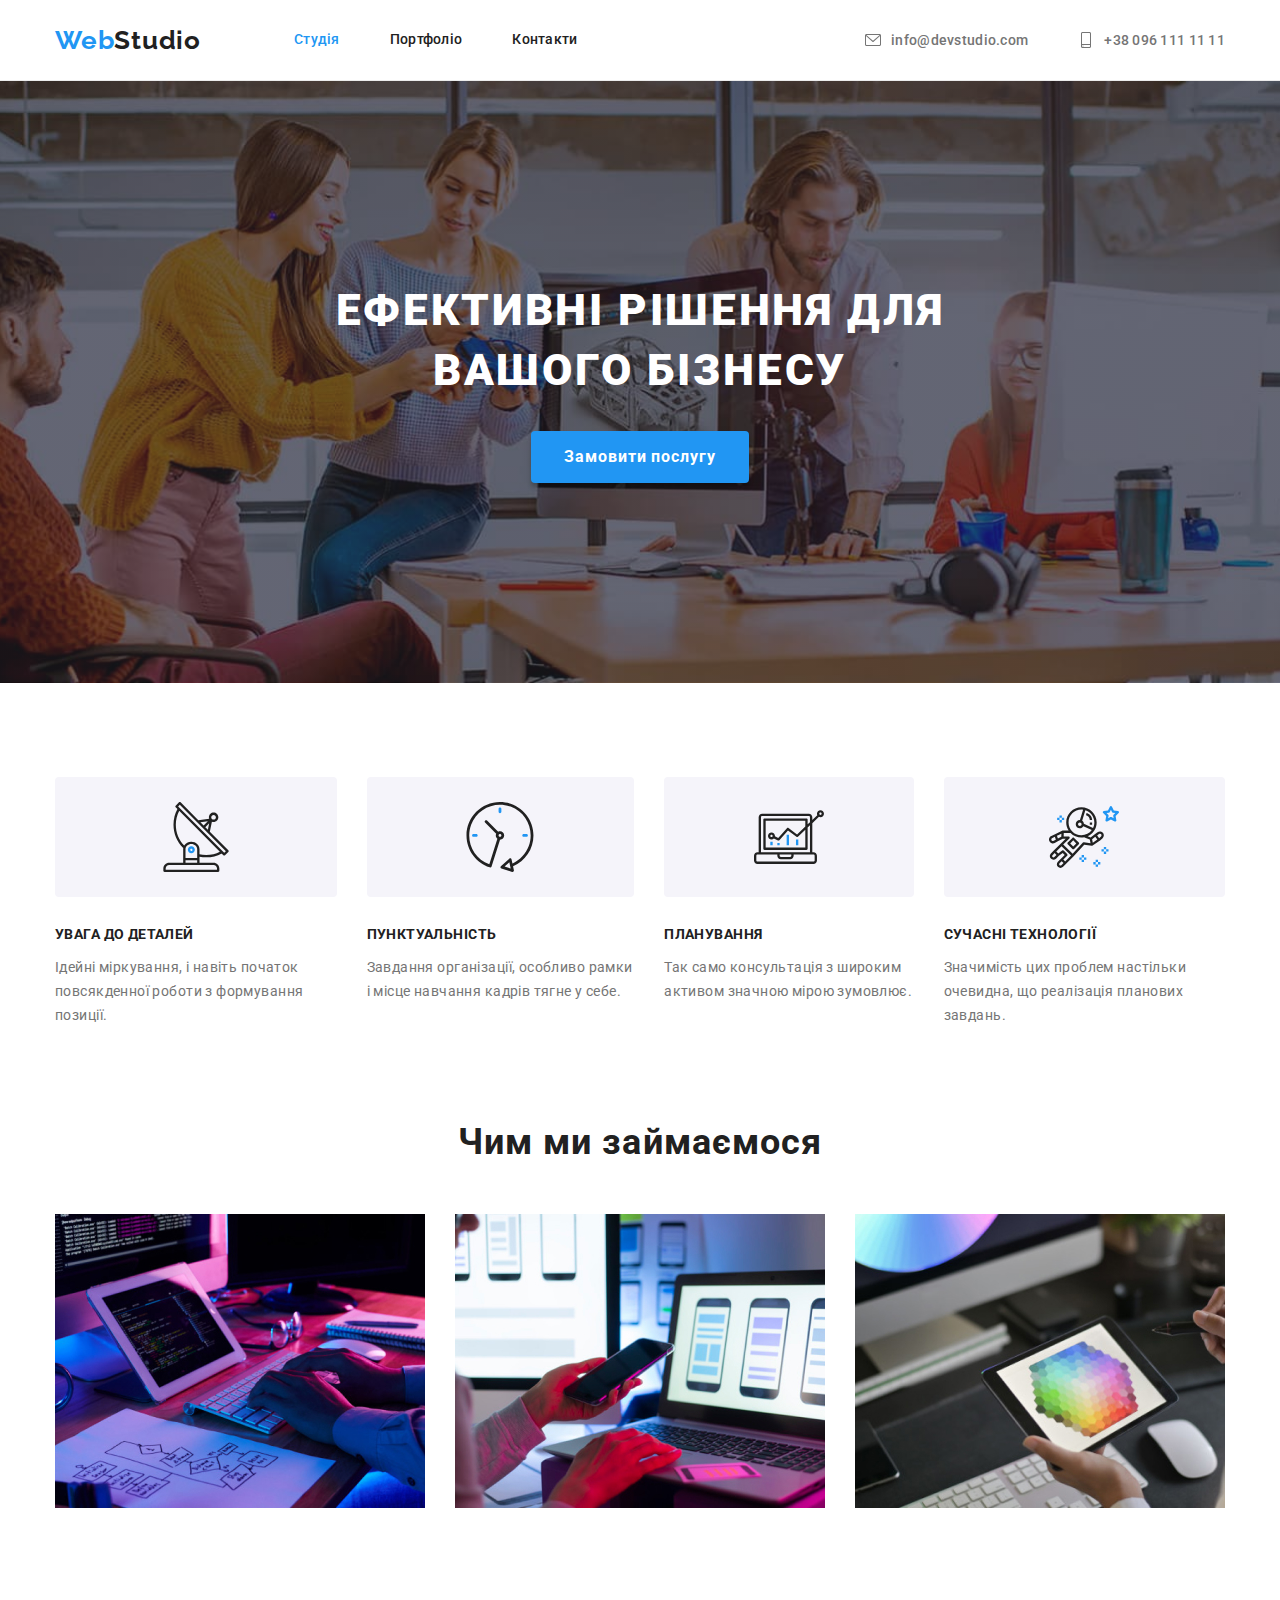
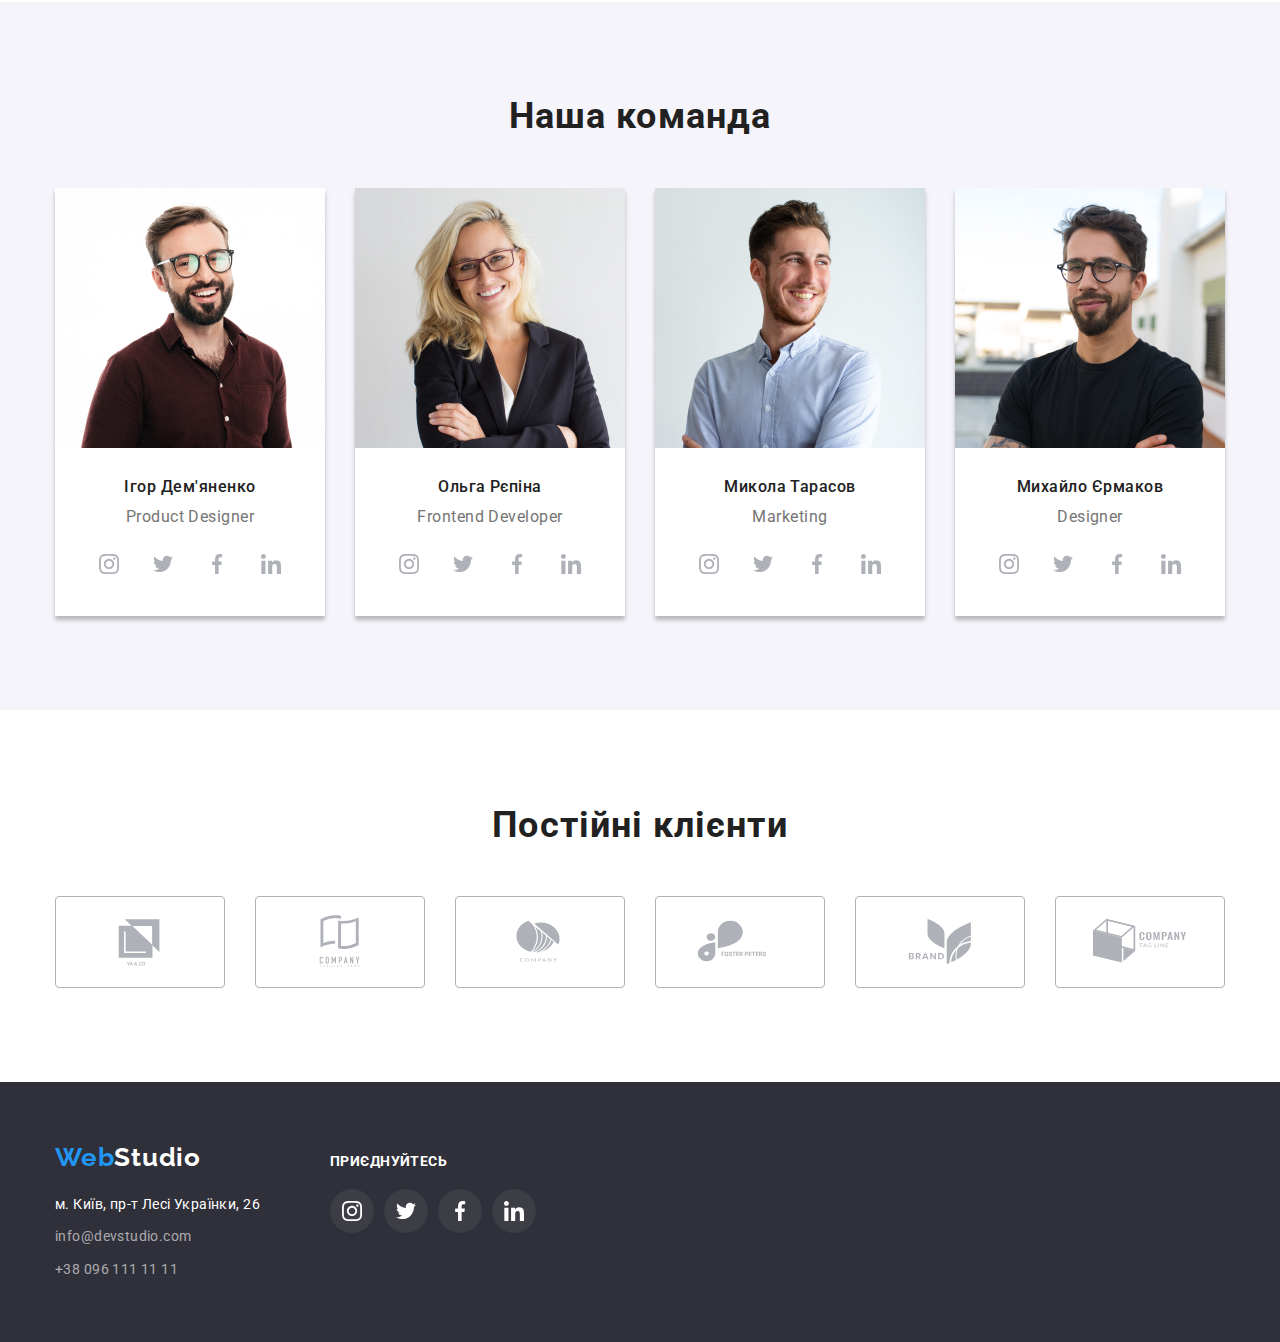
==== index.html @ 5ccec5cf "start" ====
<!doctype html>
<html lang="uk">
<head>
    <meta charset="UTF-8">
    <meta http-equiv="X-UA-Compatible" content="IE=edge">
    <meta name="viewport" content="width=device-width, initial-scale=1.0">
    <title>WebStudio</title>
    <link rel="preconnect" href="https://fonts.googleapis.com">
    <link rel="preconnect" href="https://fonts.gstatic.com" crossorigin>
    <link href="https://fonts.googleapis.com/css2?family=Raleway:wght@700&family=Roboto:wght@400;500;700;900&display=swap"
        rel="stylesheet">
    <link rel="stylesheet" href="https://cdnjs.cloudflare.com/ajax/libs/modern-normalize/1.0.0/modern-normalize.min.css">
    <link rel="stylesheet" href="./css/styles.css">
</head>
<body class="page">
<!-- шапка сайта-->
    <header class="main-nav">
        <div  class="main-list container">
        <nav class="menu"> 
            <a href="./іndex.html" class="logo"><span class="logo-accent">Web</span>Studio</a>
            <ul class="site-nav list">
                <li class="item"><a href="#" class="link current">Студія</a></li>
                <li class="item"><a href="./portfolio.html" class="link">Портфоліо</a></li>
                <li class="item"><a href="#" class="link" >Контакти</a></li>
            </ul>
          </nav>
<!--Contacts-->    
            <ul class="mailtel-list list">
                <li class="item">
                    <a class="top-adress" href="mailto:info@devstudio.com">
                        <svg class="item-icon" width="16px" height="16px">
                        <use href="./images/icons.svg#icon-envelope "></use></svg>info@devstudio.com</a>              
                    </li>
                <li class="item"> 
                    <a class="top-adress" href="tel:+380961111111">
                        <svg class="item-icon" width="16px" height="16px">
                        <use href="./images/icons.svg#icon-smartphone"></use></svg>+38 096 111 11 11</a>
                    </li>
            </ul>
        </div>
    </header>
    <main>
<!-- Ефективні рішення для вашого бізнесу -->
        <section class="hero slide-hero">
            <h1 class="hero-title">ЕФЕКТИВНІ РІШЕННЯ ДЛЯ ВАШОГО БІЗНЕСУ</h1>
            <button type="button" class="hero-button">Замовити послугу</button>
        </section>
<!-- <h2>Переваги </h2> -->    
     <section class="section">
        <div class="container visually">
                <ul class="site-nav visually">
                    <li class="list-item">
                        <div class="icon-box">
                            <svg class="feuture-card-icon" width="70px" height="70px">
                              <use href="./images/icons.svg#icon-antenna-1"></use>
                            </svg>
                          </div>
                        <h3 class="title-visually">УВАГА ДО ДЕТАЛЕЙ</h3>
                        <p class="section-advantege">Ідейні міркування, і навіть початок повсякденної роботи з формування позиції.</p>
                    </li>
                    <li class="list-item">
                        <div class="icon-box">
                            <svg class="feuture-card-icon" width="70px" height="70px">
                              <use href="./images/icons.svg#icon-clock-1"></use>
                            </svg>
                          </div>
                        <h3 class="title-visually">ПУНКТУАЛЬНІСТЬ</h3>
                        <p class="section-advantege">Завдання організації, особливо рамки і місце навчання кадрів тягне у себе.</p>
                    </li>  
                    <li class="list-item">
                        <div class="icon-box">
                            <svg class="feuture-card-icon" width="70px" height="70px">
                              <use href="./images/icons.svg#icon-diagram-1"></use>
                            </svg>
                          </div>
                        <h3 class="title-visually">ПЛАНУВАННЯ</h3>
                        <p class="section-advantege">Так само консультація з широким активом значною мірою зумовлює.</p>
                        </li>
                    <li class="list-item">
                        <div class="icon-box">
                            <svg class="feuture-card-icon" width="70px" height="70px">
                              <use href="./images/icons.svg#icon-astronaut-1"></use>
                            </svg>
                          </div>
                        <h3 class="title-visually">СУЧАСНІ ТЕХНОЛОГІЇ</h3>
                        <p class="section-advantege">Значимість цих проблем настільки очевидна, що реалізація планових завдань.</p>
                    </li>
                </ul>
        </div>
       </section>
    <!-- Чим ми займаємось     -->
        <section class="section profile">
            <div class="container">
             <h2 class="section-title">Чим ми займаємося</h2>
                 <ul class="work-list see">
                    <li>
                        <img src="./images/Box/box1.jpg" class="work-see" alt="Картинка-1" width="370">
                    </li>
                    <li>
                        <img src="./images/Box/box2.jpg" class="work-see" alt="Картинка-2" width="370">
                    </li>
                    <li>
                        <img src="./images/Box/box3.jpg" class="work-see" alt="Картинка-3" width="370">
                    </li>
                 </ul>
            </div>
        </section>
<!--Наша команда-->
    <section class="section team">
        <div class="container">
         <h2 class="section-title">Наша команда</h2>
            <ul class="time-composition body"> 
                    <li class="item-body">
                        <img src="./images/Foto/igor1.jpg" alt="Дем'яненко" width="270">
                    <div class="subsubtitle">
                            <h3 class="section-subtitle">Ігор Дем'яненко</h3>
                            <p lang="en" class="professions">Product Designer</p>
                    <!-- </div>
                    соцсети команда
                    <div class="time-social">  -->
                        <ul class="list social">
                            <li>
                              <a class="time-social-link" href="https://www.instagram.com"><svg width="20px" height="20px">
                                  <use href="./images/icons.svg#icon-instagram"></use>
                                </svg>
                              </a>
                            </li>
                            <li>
                              <a class="time-social-link" href="https://twitter.com"><svg width="20px" height="20px">
                                  <use href="./images/icons.svg#icon-twitter"></use>
                                </svg>
                              </a>
                            </li>
                            <li>
                              <a class="time-social-link" href="https://www.facebook.com"><svg width="20px" height="20px">
                                  <use href="./images/icons.svg#icon-facebook"></use>
                                </svg>
                              </a>
                            </li>
                            <li>
                              <a class="time-social-link" href="https://www.linkedin.com"><svg width="20px" height="20px">
                                  <use href="./images/icons.svg#icon-linkedin"></use>
                                </svg>
                              </a>
                            </li>
                          </ul>
                    </div>
                    </li> 
                    <li class="item-body"> 
                         <img src="./images/Foto/olga2.jpg" alt="Рєпіна" width="270">
                        <div class="subsubtitle">
                           <h3 class="section-subtitle">Ольга Рєпіна</h3>
                           <p lang="en" class="professions">Frontend Developer</p>
                        <!-- </div>
                        <div class="time-social">   -->
                            <ul class="list social">
                                <li>
                                  <a class="time-social-link" href="https://www.instagram.com"><svg width="20px" height="20px">
                                      <use href="./images/icons.svg#icon-instagram"></use>
                                    </svg>
                                  </a>
                                </li>
                                <li>
                                  <a class="time-social-link" href="https://twitter.com"><svg width="20px" height="20px">
                                      <use href="./images/icons.svg#icon-twitter"></use>
                                    </svg>
                                  </a>
                                </li>
                                <li>
                                  <a class="time-social-link" href="https://www.facebook.com"><svg width="20px" height="20px">
                                      <use href="./images/icons.svg#icon-facebook"></use>
                                    </svg>
                                  </a>
                                </li>
                                <li>
                                  <a class="time-social-link" href="https://www.linkedin.com"><svg width="20px" height="20px">
                                      <use href="./images/icons.svg#icon-linkedin"></use>
                                    </svg>
                                  </a>
                                </li>
                              </ul>
                        </div>
                    <li class="item-body">
                        <img src="./images/Foto/mykola3.jpg" alt="Тарасов" width="270">
                        <div class="subsubtitle">
                            <h3 class="section-subtitle">Микола Тарасов</h3>
                            <p lang="en" class="professions">Marketing</p>
                         <!-- </div>
                         <div class="time-social">   -->
                            <ul class="list social">
                                <li>
                                  <a class="time-social-link" href="https://www.instagram.com"><svg width="20px" height="20px">
                                      <use href="./images/icons.svg#icon-instagram"></use>
                                    </svg>
                                  </a>
                                </li>
                                <li>
                                  <a class="time-social-link" href="https://twitter.com"><svg width="20px" height="20px">
                                      <use href="./images/icons.svg#icon-twitter"></use>
                                    </svg>
                                  </a>
                                </li>
                                <li>
                                  <a class="time-social-link" href="https://www.facebook.com"><svg width="20px" height="20px">
                                      <use href="./images/icons.svg#icon-facebook"></use>
                                    </svg>
                                  </a>
                                </li>
                                <li>
                                  <a class="time-social-link" href="https://www.linkedin.com"><svg width="20px" height="20px">
                                      <use href="./images/icons.svg#icon-linkedin"></use>
                                    </svg>
                                  </a>
                                </li>
                              </ul>
                        </div>
                    </li>
                    <li class="item-body">
                        <img src="./images/Foto/mychaylo4.jpg" alt="Єрмаков" width="270">
                        <div class="subsubtitle">
                            <h3 class="section-subtitle">Михайло Єрмаков</h3>
                            <p lang="en" class="professions">Designer</p>
                        <!-- </div>
                        <div class="time-social">   -->
                            <ul class="list social">
                                <li>
                                  <a class="time-social-link" href="https://www.instagram.com"><svg width="20px" height="20px">
                                      <use href="./images/icons.svg#icon-instagram"></use>
                                    </svg>
                                  </a>
                                </li>
                                <li>
                                  <a class="time-social-link" href="https://twitter.com"><svg width="20px" height="20px">
                                      <use href="./images/icons.svg#icon-twitter"></use>
                                    </svg>
                                  </a>
                                </li>
                                <li>
                                  <a class="time-social-link" href="https://www.facebook.com"><svg width="20px" height="20px">
                                      <use href="./images/icons.svg#icon-facebook"></use>
                                    </svg>
                                  </a>
                                </li>
                                <li>
                                  <a class="time-social-link" href="https://www.linkedin.com"><svg width="20px" height="20px">
                                      <use href="./images/icons.svg#icon-linkedin"></use>
                                    </svg>
                                  </a>
                                </li>
                              </ul>
                        </div>
                    </li>
            </ul>
        </div>
    </section>
    <!-- постійні клієнти -->
<section class="clients-section">
    <div class="container clients-block">
      <h2 class="clients-title">Постійні клієнти</h2>
      <ul class="list clients-list">
        <li>
          <a class="clients-icon" href="#">
            <svg width="106" height="60">
              <use href="./images/icons.svg#icon-logo-yaco1"></use>
            </svg>
          </a>
        </li>
        <li>
          <a class="clients-icon" href="#">
            <svg width="106" height="60">
              <use href="./images/icons.svg#icon-logo-tag2"></use>
            </svg>
          </a>
        </li>
        <li>
          <a class="clients-icon" href="#">
            <svg width="106" height="60">
              <use href="./images/icons.svg#icon-logo-company3"></use>
            </svg>
          </a>
        </li>
        <li>
          <a class="clients-icon" href="#">
            <svg width="106" height="60">
              <use href="./images/icons.svg#icon-logo-foster4"></use>
            </svg>
          </a>
        </li>
        <li>
          <a class="clients-icon" href="#">
            <svg width="106" height="60">
              <use href="./images/icons.svg#icon-logo-brand5"></use>
            </svg>
          </a>
        </li>
        <li>
          <a class="clients-icon" href="#">
            <svg width="106" height="60">
              <use href="./images/icons.svg#icon-logo-line6"></use>
            </svg>
          </a>
        </li>
      </ul>
    </div>
  </section>
    </main>
    <footer class="footer">      
        <!-- Контакты--> 
        <section class="contacts-section">
        <h2 class="visually-hidden">Contacts</h2>
                <div class="container footer-block"> 
                    <div>
                 <a href="./іndex.html" class="footer-section"><span class="logo-footer">Web</span>Studio</a>
                    <address class="addressa">
                        <p class="mail"> м. Київ, пр-т Лесі Українки, 26 </p>
                            <ul class="site-address">  
                                <li class="tel"><a href="mailto:info@devstudio.com" class="link-footer ">info@devstudio.com</a></li>
                                <li class="tel"><a href="tel:+380961111111" class="link-footer ">+38 096 111 11 11</a></li>
                            </ul> 
                    </address>
                  </div>
                  <div class="footer-social">
                    <p>Приєднуйтесь</p>
                    <ul class="list social">
                      <li>
                        <a class="footer-social-link" href="https://www.instagram.com"><svg width="20px" height="20px">
                            <use href="./images/icons.svg#icon-instagram"></use>
                          </svg>
                        </a>
                      </li>
                      <li>
                        <a class="footer-social-link" href="https://twitter.com"><svg width="20px" height="20px">
                            <use href="./images/icons.svg#icon-twitter"></use>
                          </svg>
                        </a>
                      </li>
                      <li>
                        <a class="footer-social-link" href="https://www.facebook.com"><svg width="20px" height="20px">
                            <use href="./images/icons.svg#icon-facebook"></use>
                          </svg>
                        </a>
                      </li>
                      <li>
                        <a class="footer-social-link" href="https://www.linkedin.com"><svg width="20px" height="20px">
                            <use href="./images/icons.svg#icon-linkedin"></use>
                          </svg>
                        </a>
                      </li>
                    </ul>
                 </div>     
             </div> 
        </section>    
    </footer>

</body>
</html>
---- css/styles.css ----
:root {
  --primary-text-color: #757575;
  --title-text-color:#212121;
  --accent-color:#2196F3;
  --project-color: #EEEEEE;
  --white-color: #ffffff;
  --button-background-color: #F5F4FA;
  --page-background-color: #F5F4FA;
  --background-color:#2F303A;
  --link-address: rgba(255, 255, 255, 0.6);
  --background-color-page: #ffffff;
  --solid: #EEEEEE;
  --background-color-portfolio: #F5F5F5;
  --border-color-page: #ECECEC;
  --color-hero-background:#C4C4C4;
  --color-social-link:  #AFB1B8;

}



body {
    font-family: Roboto, sans-serif;
    background-color:var(--white-color);
    /* background-color: tomato; */
    color:  var(--primary-text-color);
    /* border: 2px dashed tomato; */
    font-style: normal;
}
.hero,
.contacts-section  {
    background-color: var(--background-color)
    
}

.hero {
    text-align: center;
    padding-top: 200px;
    padding-bottom: 200px;
    max-width: 1600px;
    /* height: 600px; */
    margin: 0 auto 0 auto;
    background-color: var(--color-hero-background);

}

.visually-hidden {
    position: absolute;
    white-space: nowrap;
    width: 1px;
    height: 1px;
    overflow: hidden;
    border: 0;
    padding: 0;
    clip: rect(0 0 0 0);
    clip-path: inset(50%);
    margin: -1px;
}    
 /* outline: 1px solid olive; */

.contacts-section {
    display: flex;
    padding-top: 60px;
    padding-bottom: 60px;
}

/* .logo-footer{
    padding-top: 60px;
}  */
.addressa .mail {
    padding-bottom: 0px;
    /* margin-top: 20px; */
    margin-bottom: 9px;
    font-size: 14px;
    line-height: 1.7;
    letter-spacing: 0.03em;
    color: var(--white-color);

    
}


.site-address {
    margin-top: 0px;
    margin-bottom: 0px;
    padding-bottom: 0px;
    padding-left: 0px;
}
.site-address > a {
    padding-bottom: 0px;
}


/* * Ресет */ 

/* svg {
    width: 20px;
    height: 20px;
} */
/* Стили для обнуления верхних отступов у элементов */
h1,
h2,
h3,
h4,
h5,
h6,
p {
	margin-top: 0;
}
/* Класс для обнуления базовых свойств у списков (ul) */
.list {
	list-style: none;
	padding-left: 0;
	margin: 0;
}
/* Класс для обнуления базовых свойств у ссылок */
.link {
	text-decoration: none;
	color: inherit;
}
/* Свойства для корректного отображения картинок */
img {
	display: block;
	max-width: 100%;
	height: auto;
}
/* Свойства для обнуления курсива у address */
address {
	font-style: normal;
    margin-top: 20px;
}



/* обнуление маржинов у ul */
.site-nav,
.contacts {
    margin: 0;
}

/* конец Ресет */

.hero-title {
    /* padding-top: 200px; */
    padding-bottom: 0px;
    margin-top: 0px;
    margin-bottom: 30px;
    color: #FFFFFF;
    font-weight: 900;
    font-size: 44px;
    line-height: 1.36;
    text-align: center;
    letter-spacing: 0.06em;
    max-width: 696px;
    margin-left: auto;
    margin-right: auto;   
  
}
 /* добавление иконок */
 /* .hero-title {
    width: 270px;
    ma */

 
 /* .list-item {
        display: flex;
        flex-direction: column;
    }

  */

.visuallym {
    display: flex;

}

.top-adress {
    display: flex;
    align-items: center;
    text-decoration: none;
    font-weight: 500;
    font-size: 14px;
    line-height: 16px;
    letter-spacing: 0.02em;
    color: var(--primary-text-color);
}

/* .link-header {
    text-decoration: none;
    font-size: 14px;
    line-height: 1.14;
    letter-spacing: 0.03em;
    color: var(--title-text-color);
    } */


.item-icon {

    margin-right: 10px;
    fill: currentcolor;
}

.icon-box {
    height: 120px;
    display: flex;
    align-items: center;
    justify-content: center;
    background-color: var(--page-background-color);
    margin-bottom: 30px;
    border-radius: 4px;
}

.list-item {
      flex-basis: calc((100%-90)/4);
}
.slide-hero {
    background-image: linear-gradient(to right, rgba(47, 48, 58, 0.4), rgba(47, 48, 58, 0.4)), url(../images/Brainstorm-foto.jpg);
    background-repeat: no-repeat;
    background-position: center center;
    background-size: cover;
}

/* .list-item: */

.hero-button {
    display: inline-block;
    border-radius: 4px;
    border: 1px solid transparent;
    padding: 10px 32px;
    min-width: 216px;
    box-shadow: 0px 4px 4px rgba(0, 0, 0, 0.25);
    /* margin-bottom: 200px; */
}
 
 
.hero-button {
    color: var(--white-color);
    cursor: pointer;
    font-weight: 700;
    font-size: 16px;
    line-height: 1.87;
    text-align: center;
    letter-spacing: 0.06em;
}
.hero-button {
    background-color: #2196F3;
}
.hero-button:hover,
.hero-button:focus {
    color: var(--white-color);
    background-color: #188CE8;
}


/* Page-header */
.page-header {
    background-color:var(--background-color-page);
    /* background-color: gray; */
}


.main-list.container {
    margin-left: auto;
    margin-right: auto;
    padding-left: 15px;
    padding-right: 15px;
        width: 1200px;

}

.container {
    margin-left: auto;
    margin-right: auto;
    padding-left: 15px;
    padding-right: 15px;
    width: 1200px;

}

.container.visually {
    margin-top: 0px;
    margin-bottom: 0px;
}

.container.card {
    margin-bottom: 94px;
}

/* main-nav */


.main-nav {
    align-items: center;
    justify-content: space-between;
    border-bottom: 1px solid var(--border-color-page);
    margin-top: 0px;
    margin-bottom: 0px;
    padding-right: 0px;
    /* margin-left:; */

}
.main-list {
    display: flex;
    justify-items: flex-end;
    margin-top: 0px;
    margin-bottom: 0px;
    margin-left: auto;
    align-items: normal;
    /* border-bottom: 1px solid var(--border-color-page); */


}

/* logo */

.logo {
    text-decoration: none;
    color: var(--title-text-color);
    font-family: Raleway, sans-serif;
    font-weight: 700;
    font-size: 26px;
    line-height: 1.19;
    text-align: center;
    letter-spacing: 0.03em;
   margin-right: 93px ;

}
.logo-accent {
    color: var(--accent-color);
    
}

.logo a  {
    margin-top: 0px;
    margin-bottom: 0px;
    padding-top: 0px;
    padding-bottom: 0px;
}


/* Main-nav */


.menu {
    color: var(--accent-color);
    margin-top: 0px;
    margin-bottom: 0px;
    padding-top: 0px;
    padding-bottom: 0px;

}

.menu {
    display: flex;
    align-items: center;
}

/* link */

.link {
font-weight: 500;
font-size: 14px;
line-height: 1.14;
letter-spacing: 0.02em;
text-decoration: none;
}


.mailtel-list .link-header {
    padding-top: 32px;
    padding-bottom: 32px;
}



.link-footer {
    text-decoration: none;
    font-size: 14px;
    line-height: 1.71;
    letter-spacing: 0.03em;
    color: rgba(255, 255, 255, 0.6);
}


.tel + .tel {
margin-top: 9px;
}

.button {
    color: var(--white-color);
    cursor: pointer;  
}

ul { 
    list-style: none;
}

.site-nav {
    display: flex;
    flex-wrap: nowrap


}

.site-nav .list {
    display:block;
}

.item + .item {
    margin-left: 50px;
}

.link-header {
align-self: flex-start;

}
.link {
    display: flex;
    align-items: center;
}

.site-nav .link {
    display: block;
    color: var(--title-text-color);
    padding-top: 32px;
    padding-bottom: 32px;
}

.section-title  {
    margin-top: 0px;
    margin-bottom: 50px;
    /* padding-top: 94px;  */
    /* padding-bottom: 50px; */
} 

.time-composition {
    display: flex;
    background-color: var(--button-background-color);
 

}
.humana-list {
    display: block;
    width: 270px;
    margin-left: 0px;
    box-shadow: 0px 4px 4px rgba(0, 0, 0, 0.25);
     
}

.time-composition.body {
    display: flex;
    flex-wrap: wrap;
}
.item-body {
    width: 270px;
    margin-left: 0px;
    box-shadow: 0px 4px 4px rgba(0, 0, 0, 0.25);
}
 /* соцсети команды */

.time-social-link {
    display: flex;
    align-items: center;
    justify-content: center;
    width: 44px;
    height: 44px;
    border-radius: 50%;
    fill: var(--color-social-link);
}

.time-social-link:hover,
.time-social-link:focus  {
    background-color: var(--accent-color);
    fill: var(--white-color);
}


.work-list {
   display: flex;
   margin: 0px;
   padding: 0px;
   justify-content: space-between;
   /* padding-bottom: 44px; */
}

.work-list.see :nth-child(3n) {
    margin-right: 0px;
}

/* .container, */
.time-composition {
    margin-top: 0px;
    margin-bottom: 0px;
    /* padding-bottom: 92px; */
    margin-left: 0px;
    margin-right: 0px;
    padding-left: 0px;

}  


.time-composition {
    gap: 30px;
}
.item-body {
 background-color: var(--background-color-page);
}

.title,
.section-subtitle {
/* .time-composition .professions { */
    margin-top: 0px;
    margin-bottom: 10px; 
}  
.professions {
    margin-bottom: 0px;
    padding-bottom: 0px;
    margin-bottom: 16px;
}

.site-nav .current {
    color: var(--accent-color);
}

.site-nav.visually {
    gap: 30px;
    padding-left: 0px;
    /* flex-basis: calc((100%-90)/4); */
}


.site-nav .link:hover,
.site-nav .link:focus,
.site-address .link:hover,
.site-address .link:focus,
.link-header:hover,
.link-header:focus,
.top-adress:hover,
.top-adress:focus

{
color: var(--accent-color);
fill: var(--accent-color);
}


/* email tel list */
.mailtel {
    display: flex;
    align-items: center;
}

.mailtel-list li + li {
    margin-left: 50px;   
   }

 


.mailtel-list {
    display: flex;
    margin-left: auto;
    align-items:center;

   
}
.mailtel-list.item + .item {
    margin-left: 50px;

}
/* .mailtel-list { */

    /* padding-top: 32px;
    padding-bottom: 32px;
    margin-top: 0px;
    margin-bottom: 0px; */
 
    
 


/* Section */
.section-title {
    font-weight: 700;
    font-size: 36px;
    line-height: 1.16;
    text-align: center;
    letter-spacing: 0.03em;
    margin-top: 0;
    /* margin-bottom: 10; */
    color: var(--title-text-color);
}


.type-title > p {

    background-color: var(--white-color);
}

/* project */


.project-windows {

width: 370px;
    text-decoration: none;
    margin-top: 0px;
    margin-bottom: 0px;

    margin-left: 0px;
    margin-right: 0px;

}
/* .project-windows:hover {    
    box-shadow: 0px 4px 4px rgba(0, 0, 0, 0.25);

} */

.project-name {
    font-family: 'Roboto';
    padding-top: 0px;
    margin-bottom: 4px;
    line-height: 2.00;
    margin-bottom: 4px;
    font-family: Roboto;
    color: var(--title-text-color);
    font-style: normal;
    font-weight: 700;
    font-size: 18px;
    letter-spacing: 0.06em;
    }



.project-watch {
margin: 0px;
padding-top: 0px;
padding-bottom: 0px;

}

.project-watch {
    color: var(--primary-text-color);
    /* width: 400px; */
    font-size: 16px;
    line-height: 1.8;
    letter-spacing: 0.03em;
}



/* тень на картиник!!!! */
.project-box {
    min-width: 100px;
    font-family: inherit;
    appearance: none;
    border: 0;
    border-radius: 5px;
    color: #fff;
     
    }
.project-box {
    display: block;
}

.project-box:hover,
.project-box:focus  {
    box-shadow: 0px 4px 4px rgba(0, 0, 0, 0.25);      
    }
    
.project {
    display: flex;
    flex-wrap: wrap;
    gap: 30px;
    margin-top: 0px;
    /* margin-bottom: 94px; */
    padding-left: 0px;
    padding-left: 0px;
    margin-bottom: 0px;
}

.project {
    flex-basis: calc(100% - 60px/3);

}


.project-list {
    margin: 0px;
    padding: 20px 24px;
    background-color: var(--white-color);
    border-width: 0px 1px 1px 1px;
    border-color: var(--solid); 
    border-style: solid ;
    
}

.container.project {
    margin-left: 0px;

}
.project-box {
    max-width: 370px;
    
}

.project-windows {
   max-width: 370px;

}

.project-windows .project-box + .project-box:nth-child(n3) {
    margin-right: 0px;
}


.project-box {
    list-style: none;
    text-decoration: none;
}

.site-nav .item + .item {
    margin-left: 50px;

}
    

.title {
    list-style: none;
    font-weight: 700;
    font-size: 18px;
    line-height: 2;
    letter-spacing: 0.03em;
    margin-top: 0;
    margin-bottom: 10px;
    color: var(--title-text-color);
}

.title-visually {
    font-style: normal;
    font-weight: 700;
    font-size: 14px;
    line-height: 1.14;
    letter-spacing: 0.03em;
    text-transform: uppercase;
    color: var(--title-text-color);
    /* padding-top: 94px; */
}


    /* section */

.section {
    padding-top: 0px;
    padding-bottom: 0px;
    padding-top: 94px;
    padding-bottom: 94px;
    }
    .section.profile {
      padding-top: 0px; 
    }
    .section.team {
        background-color: var(--page-background-color);
    }

.section-advantege {
   /* font-weight: 400; */
    margin-bottom: 0px;
    font-size: 14px;
    line-height: 1.71;
    letter-spacing: 0.03em;
    letter-spacing: 0.03em;
    }
    

.site-nav ul {
    padding-left: 0px;
}
 /* наша команда */

.subsubtitle {
padding-top: 30px;
padding-bottom: 30px;
 }




.section-subtitle {
    color: var(--title-text-color);
    font-weight: 500;
    font-size: 16px;
    line-height: 1.18;
    text-align: center;
    letter-spacing: 0.03em;
}

 .professions {
    font-size: 16px;
    line-height: 19px;
    text-align: center;
    letter-spacing: 0.03em;
 }

.team {
    background-color: var(--button-background-color);
}

/* Постійнв клієнти */

.clients-list {
    display: flex;
    align-items: center;
    justify-content: center;
    gap: 30px;
}


.clients-block {
    padding-top: 94px;
    padding-bottom: 94px;

}
.list {
    list-style: none;
    padding-left: 0;
    /* margin: 0; */
}
.clients-title {
    font-weight: 700;
    font-size: 36px;
    line-height: 42px;
    text-align: center;
    letter-spacing: 0.03em;
    color: #212121;
    margin-bottom: 50px;
}

.clients-icon {
    display: flex;
    align-items: center;
    justify-content: center;
    width: 170px;
    height: 92px;
    border: 1px solid #AFB1B8;
    border-radius: 4px;
    fill: var(--color-social-link);
}

.clients-icon:hover,
.clients-icon:focus {
    border: 1px solid var(--accent-color);
    fill: var(--accent-color);
}

.footer {
    color: var(--background-color);
}

.footer-block {
    display: flex;
    align-items: baseline;
    }
    

.footer.logo-footer {
    color: var(--accent-color);
}
/* .page {
    /* width: 1600px;
    margin-left: 0px;
    margin-left: 0px; */

.page-footer {
    color: var(--background-color);
} 

.logo-contacts,
.logo-footer,
.address,
.link-footer
.footer-section,
.link-address,
.contacts-section {
    text-decoration: none;
}

 .address {
    color: var(--white-color);
    font-style: normal;
    font-size: 14px;
    line-height: 1.71;
    letter-spacing: 0.03em;
}

.link-address {
    color: var(--link-address);
    font-size: 14px;
    line-height: 1.71;
    letter-spacing: 0.03em;
}

.logo-contacts {
    font-family: 'Raleway';
    font-weight: 700;
    font-size: 26px;
    line-height: 1.19;
    letter-spacing: 0.03em;
}

.section .team {
    margin-bottom: 44px;
}





.footer {
    height: 252px;
    background: var(--color-section);
    padding-top: 0px;
    padding-bottom: 60px;
}
.footer-section {
    text-decoration: none;
    color: var(--white-color);
    font-family: Raleway, sans-serif;
    font-weight: 700;
    font-size: 26px;
    line-height: 1.19;
    text-align: center;
    letter-spacing: 0.03em;
    /* margin-bottom: 20px; */


}

.logo-footer {
    color: var(--accent-color);
}


 /* Portfolio */

 .button-project {
    display: flex;
    align-items: center;
    justify-content:center;
    padding-left: 0px;
    border-radius: 4px;
    margin: 50px;
    /* margin-top: 94px; */
    margin-top: 0;
    /* margin-bottom: 34px; */
    min-width: 216px;   

 }



.button-filter {
    display:inline-flex;
    align-items: center;
    color: var(--title-text-color);
    background-color: var(--button-background-color);
    cursor: pointer;
    font-family: inherit;
    border-radius: 4px;
    border: 1px solid transparent;
    padding: 6px 22px;
    text-align: center;
    font-weight: 500;
    font-size: 16px;
    line-height: 1.62;
    letter-spacing: 0.03em;
         }

.button-item {
margin-right: 8px;
}

.button-item:last-child {
    margin-right: 0;
}      


.button-filter:hover, 
.button-filter:focus {
    color: var(--white-color);
    background-color: var(--accent-color);
    box-shadow: 0px 4px 4px rgba(0, 0, 0, 0.25);  
}

.link-footer:hover {
    color: var(--white-color);
    background-color: var(--accent-color);

}

.footer-social {
    display: flex;
    flex-direction: column;
    margin-left: 70px;
}



.footer-social p {
    text-transform: uppercase;
    color: var(--white-color);
    margin-bottom: 20px;
    font-weight: 700;
    font-size: 14px;
    line-height: 16px;
    letter-spacing: 0.03em;
}

.footer-social .social {
    margin: 0px;
}
.social {
    display: flex;
    /* margin: 16px 32px 0px 32px; */
    justify-content: center;
    gap: 10px;
}


.footer-social-link {
    display: flex;
    align-items: center;
    justify-content: center;
    width: 44px;
    height: 44px;
    border-radius: 50%;
    fill: var(--white-color);
    background: rgba(184, 177, 177, 0.1);
}
.footer-social-link:hover,
.footer-social-link:focus {
    background-color: var(--accent-color);}
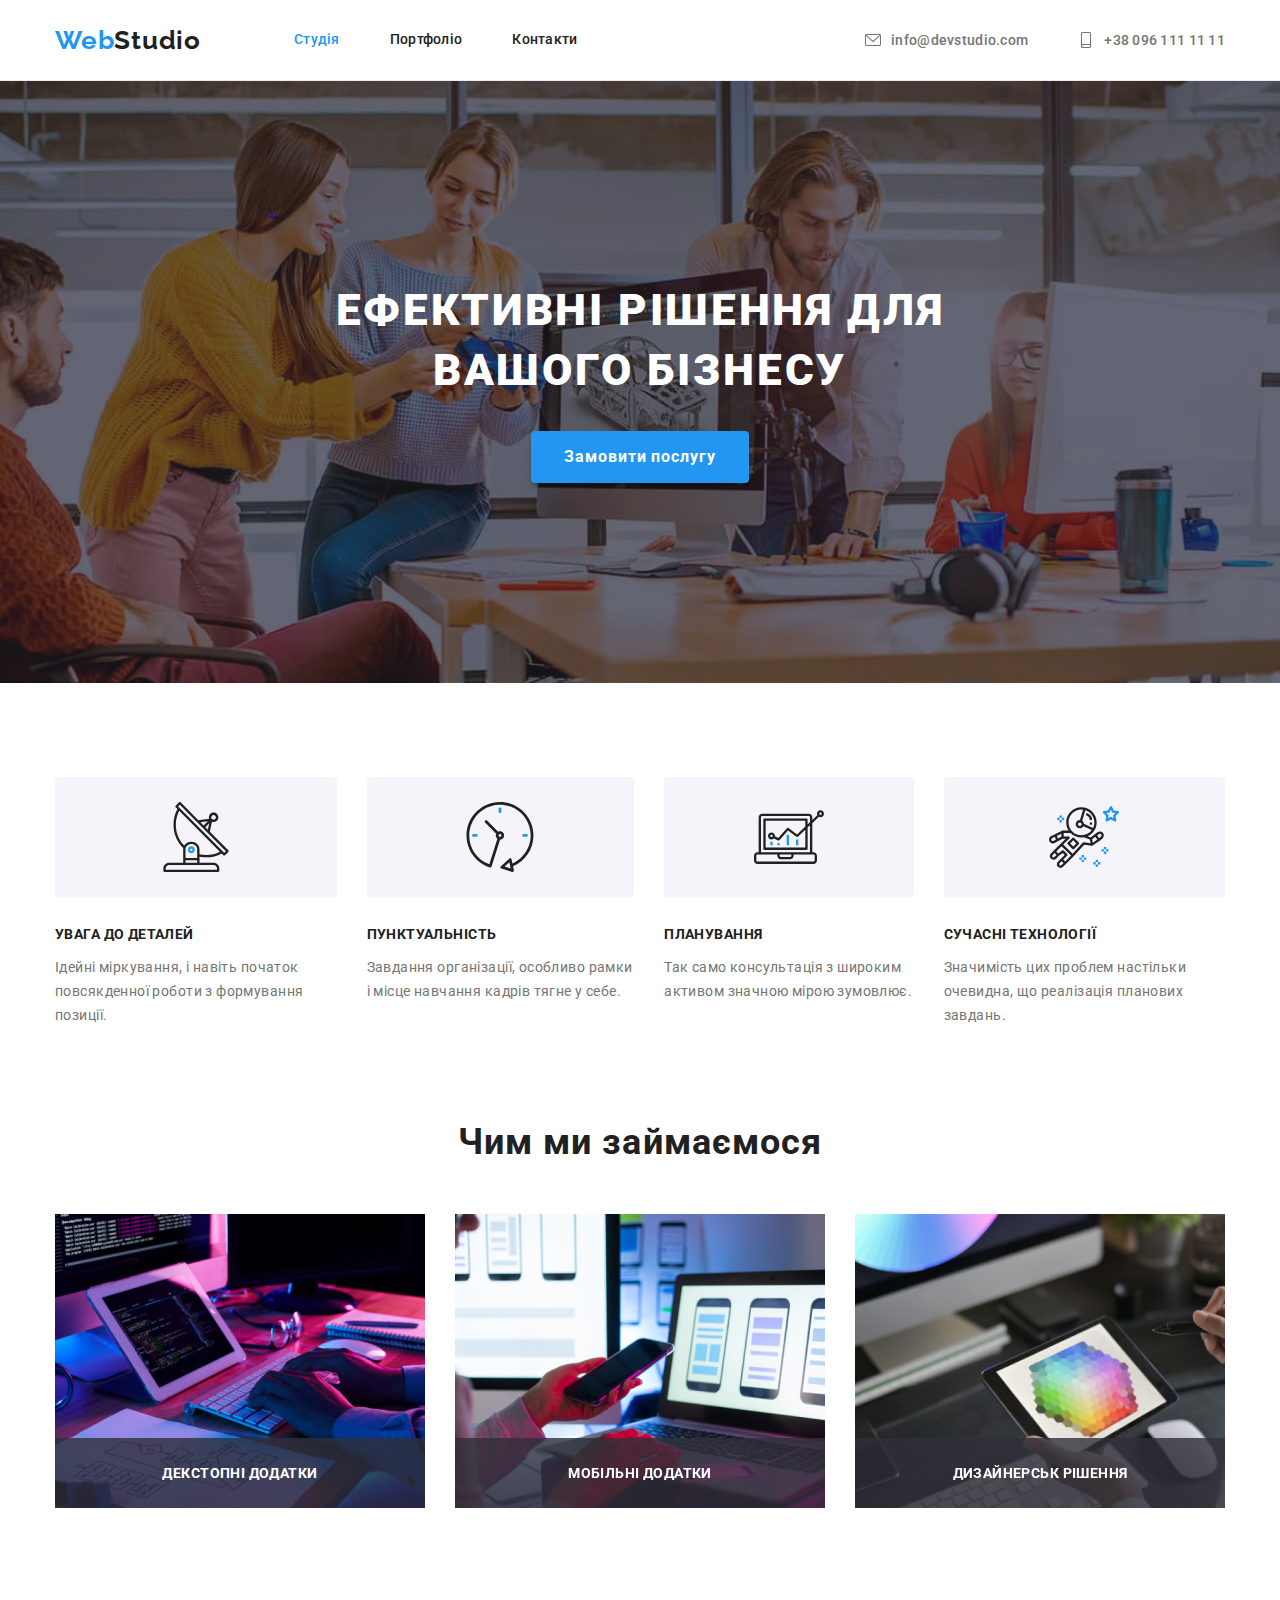
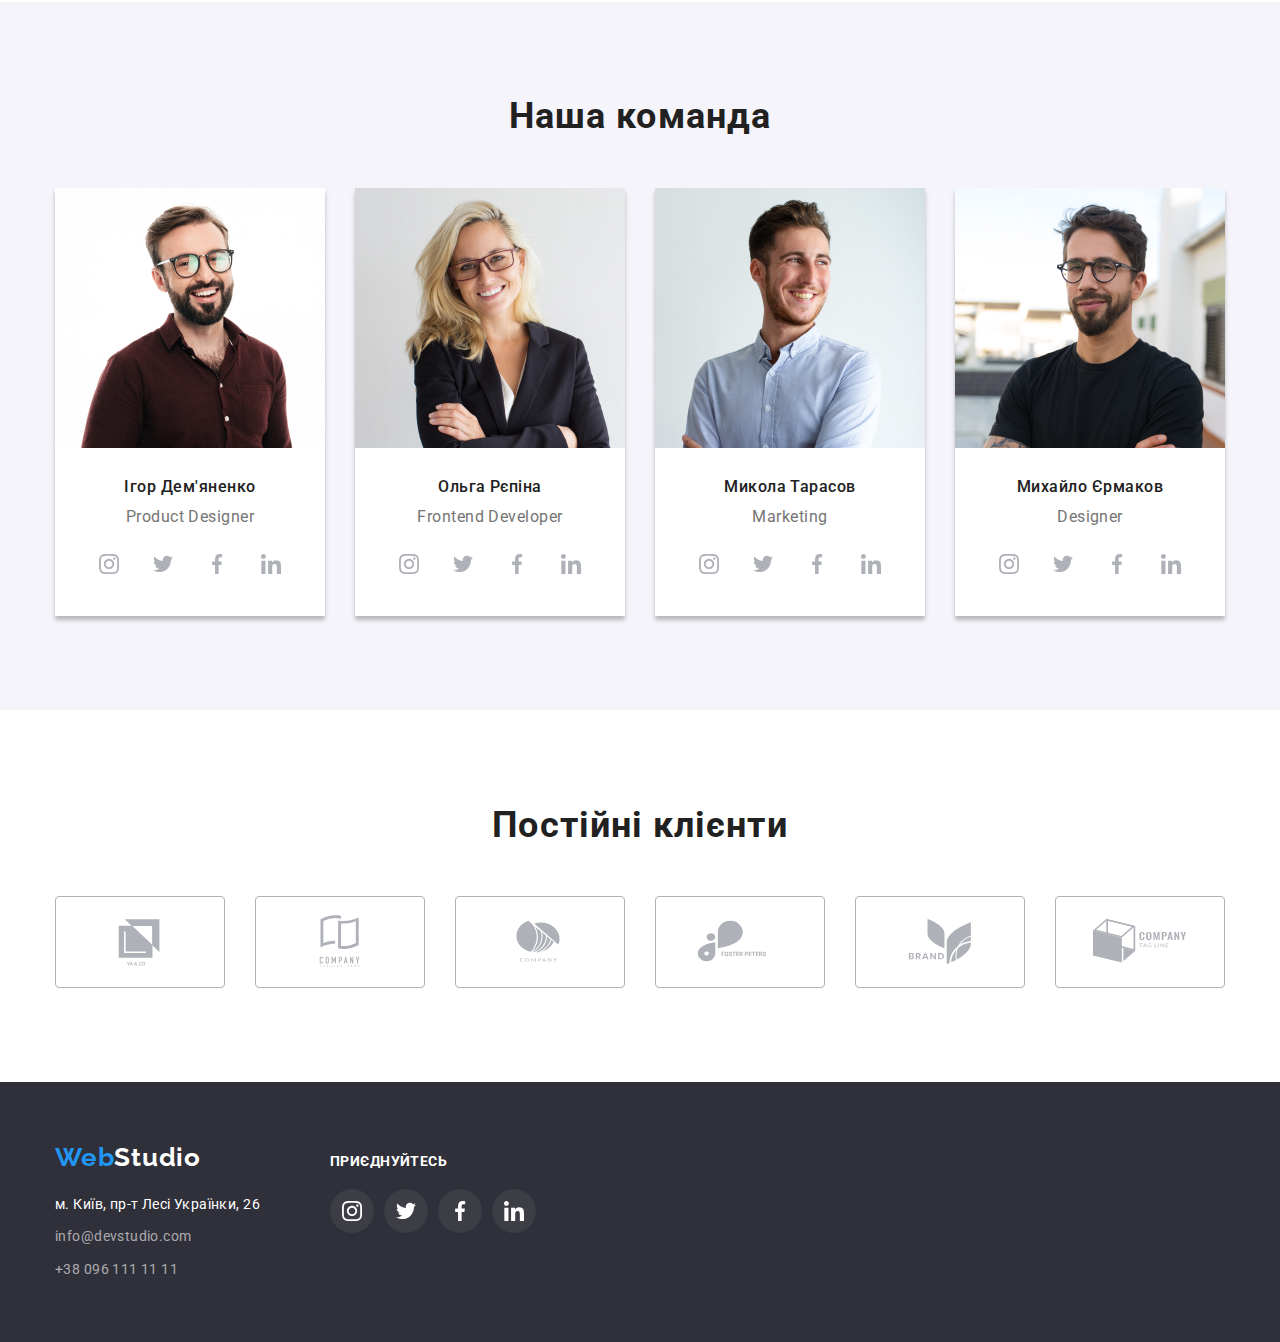
==== commit f2eec20b: "work 5 modal" ====
--- a/index.html
+++ b/index.html
@@ -43,7 +43,17 @@
 <!-- Ефективні рішення для вашого бізнесу -->
         <section class="hero slide-hero">
             <h1 class="hero-title">ЕФЕКТИВНІ РІШЕННЯ ДЛЯ ВАШОГО БІЗНЕСУ</h1>
-            <button type="button" class="hero-button">Замовити послугу</button>
+            <button data-modal-open type="button" class="hero-button">Замовити послугу</button>
+            <div class="backdrop is-hidden" data-modal>
+              <div class="modal">
+                <p>
+                потом стереть
+                </p>
+                <button data-modal-close> Закрити</button>
+              </div>
+          </div>  
+
+
         </section>
 <!-- <h2>Переваги </h2> -->    
      <section class="section">
@@ -91,17 +101,26 @@
     <!-- Чим ми займаємось     -->
         <section class="section profile">
             <div class="container">
-             <h2 class="section-title">Чим ми займаємося</h2>
-                 <ul class="work-list see">
+             <h2 class="section-title">Чим ми займаємося</h2>        
+                <ul class="work-list see">
+                   <div class="thumb">
                     <li>
-                        <img src="./images/Box/box1.jpg" class="work-see" alt="Картинка-1" width="370">
-                    </li>
-                    <li>
-                        <img src="./images/Box/box2.jpg" class="work-see" alt="Картинка-2" width="370">
-                    </li>
-                    <li>
-                        <img src="./images/Box/box3.jpg" class="work-see" alt="Картинка-3" width="370">
-                    </li>
+                      <img src="./images/Box/box1.jpg" class="work-see" alt="Картинка-1" width="370">
+                    </li>
+                    <p class="label">ДЕКСТОПНІ ДОДАТКИ</p>
+                  </div>        
+                    <div class="thumb">
+                      <li class="thumb">
+                      <img src="./images/Box/box2.jpg" class="work-see" alt="Картинка-2" width="370">
+                    </li>
+                      <p class="label">МОБІЛЬНІ ДОДАТКИ</p>
+                    </div>
+                    <div class="thumb">
+                      <li class="thumb">
+                      <img src="./images/Box/box3.jpg" class="work-see" alt="Картинка-3" width="370">
+                    </li>
+                    <p class="label">ДИЗАЙНЕРСЬК РІШЕННЯ</p>
+                  </div>
                  </ul>
             </div>
         </section>
@@ -351,7 +370,20 @@
              </div> 
         </section>    
     </footer>
-
+ 
+    <!-- <button data-modal-open> открыть модалку </button> -->
+
+    <!-- <div class="backdrop is-hidden" data-modal>
+      <div class="modal">
+        <p>
+          Lorem, ipsum dolor sit amet consectetur adipisicing elit. Odio ex impedit labore doloremque? Minus nihil non totam quis consequuntur, consequatur aspernatur eligendi incidunt fuga vitae hic aliquid, est natus soluta?
+        </p>
+        <button data-modal-close> Закрити</button>
+      </div>
+  </div>   -->
+
+    <script src="./js/modal.js">
+    </script>
 </body>
 </html>
 
--- a/css/styles.css
+++ b/css/styles.css
@@ -249,6 +249,9 @@
 .hero-button:focus {
     color: var(--white-color);
     background-color: #188CE8;
+   
+    transition:  250ms  cubic-bezier(0.4, 0, 0.2, 1);
+
 }
 
 
@@ -455,6 +458,7 @@
     width: 270px;
     margin-left: 0px;
     box-shadow: 0px 4px 4px rgba(0, 0, 0, 0.25);
+    transition:  250ms  cubic-bezier(0.4, 0, 0.2, 1);
 }
  /* соцсети команды */
 
@@ -472,6 +476,7 @@
 .time-social-link:focus  {
     background-color: var(--accent-color);
     fill: var(--white-color);
+    transition:  250ms  cubic-bezier(0.4, 0, 0.2, 1);
 }
 
 
@@ -481,6 +486,33 @@
    padding: 0px;
    justify-content: space-between;
    /* padding-bottom: 44px; */
+}
+
+.thumb {
+    position: relative;
+
+}
+
+.label {
+position: absolute;
+/* height: 70px; */
+width: 100%;
+bottom: 0;
+left: 0;
+margin: 0;
+  /* border-bottom-left-radius: 4px; */
+font-weight: 700;
+font-size: 14px;
+line-height: 16px;
+text-align: center;
+
+padding-top: 27px;
+padding-bottom: 27px;
+  letter-spacing: 0.03em;
+  text-transform: uppercase;
+  background-color: rgba(47, 48, 58, 0.8);;
+  color: var(--background-color-page);
+
 }
 
 .work-list.see :nth-child(3n) {
@@ -536,11 +568,10 @@
 .link-header:hover,
 .link-header:focus,
 .top-adress:hover,
-.top-adress:focus
-
-{
-color: var(--accent-color);
-fill: var(--accent-color);
+.top-adress:focus {
+    color: var(--accent-color);
+    fill: var(--accent-color);
+    transition:  250ms  cubic-bezier(0.4, 0, 0.2, 1);
 }
 
 
@@ -665,7 +696,8 @@
 
 .project-box:hover,
 .project-box:focus  {
-    box-shadow: 0px 4px 4px rgba(0, 0, 0, 0.25);      
+    box-shadow: 0px 4px 4px rgba(0, 0, 0, 0.25);
+    transition:  250ms  cubic-bezier(0.4, 0, 0.2, 1);      
     }
     
 .project {
@@ -851,6 +883,7 @@
 .clients-icon:focus {
     border: 1px solid var(--accent-color);
     fill: var(--accent-color);
+    transition:  250ms  cubic-bezier(0.4, 0, 0.2, 1);
 }
 
 .footer {
@@ -989,12 +1022,14 @@
 .button-filter:focus {
     color: var(--white-color);
     background-color: var(--accent-color);
-    box-shadow: 0px 4px 4px rgba(0, 0, 0, 0.25);  
+    box-shadow: 0px 4px 4px rgba(0, 0, 0, 0.25);
+    transition:  250ms  cubic-bezier(0.4, 0, 0.2, 1);  
 }
 
 .link-footer:hover {
     color: var(--white-color);
     background-color: var(--accent-color);
+    transition: 250ms  cubic-bezier(0.4, 0, 0.2, 1);
 
 }
 
@@ -1039,4 +1074,35 @@
 }
 .footer-social-link:hover,
 .footer-social-link:focus {
-    background-color: var(--accent-color);}+    background-color: var(--accent-color);}
+
+
+    /* модальное окно */
+
+.backdrop {
+    position: fixed;
+    top: 208px;
+    left: 550px;
+    width: 528px;
+    height: 581px;
+    background-color: var(--background-color-page);
+    border: 10px solid violet;
+
+}   
+.backdrop.is-hidden {
+    opacity: 0;
+    pointer-events: none;
+}
+.modal {
+    position: absolute;
+    top: 50%;
+    left: 50%;
+    transform: translate(-50%, -50%);
+    
+    min-height: 300px;
+    min-width: 400px;
+    padding: 15px;
+
+    background-color: #fff;
+      
+}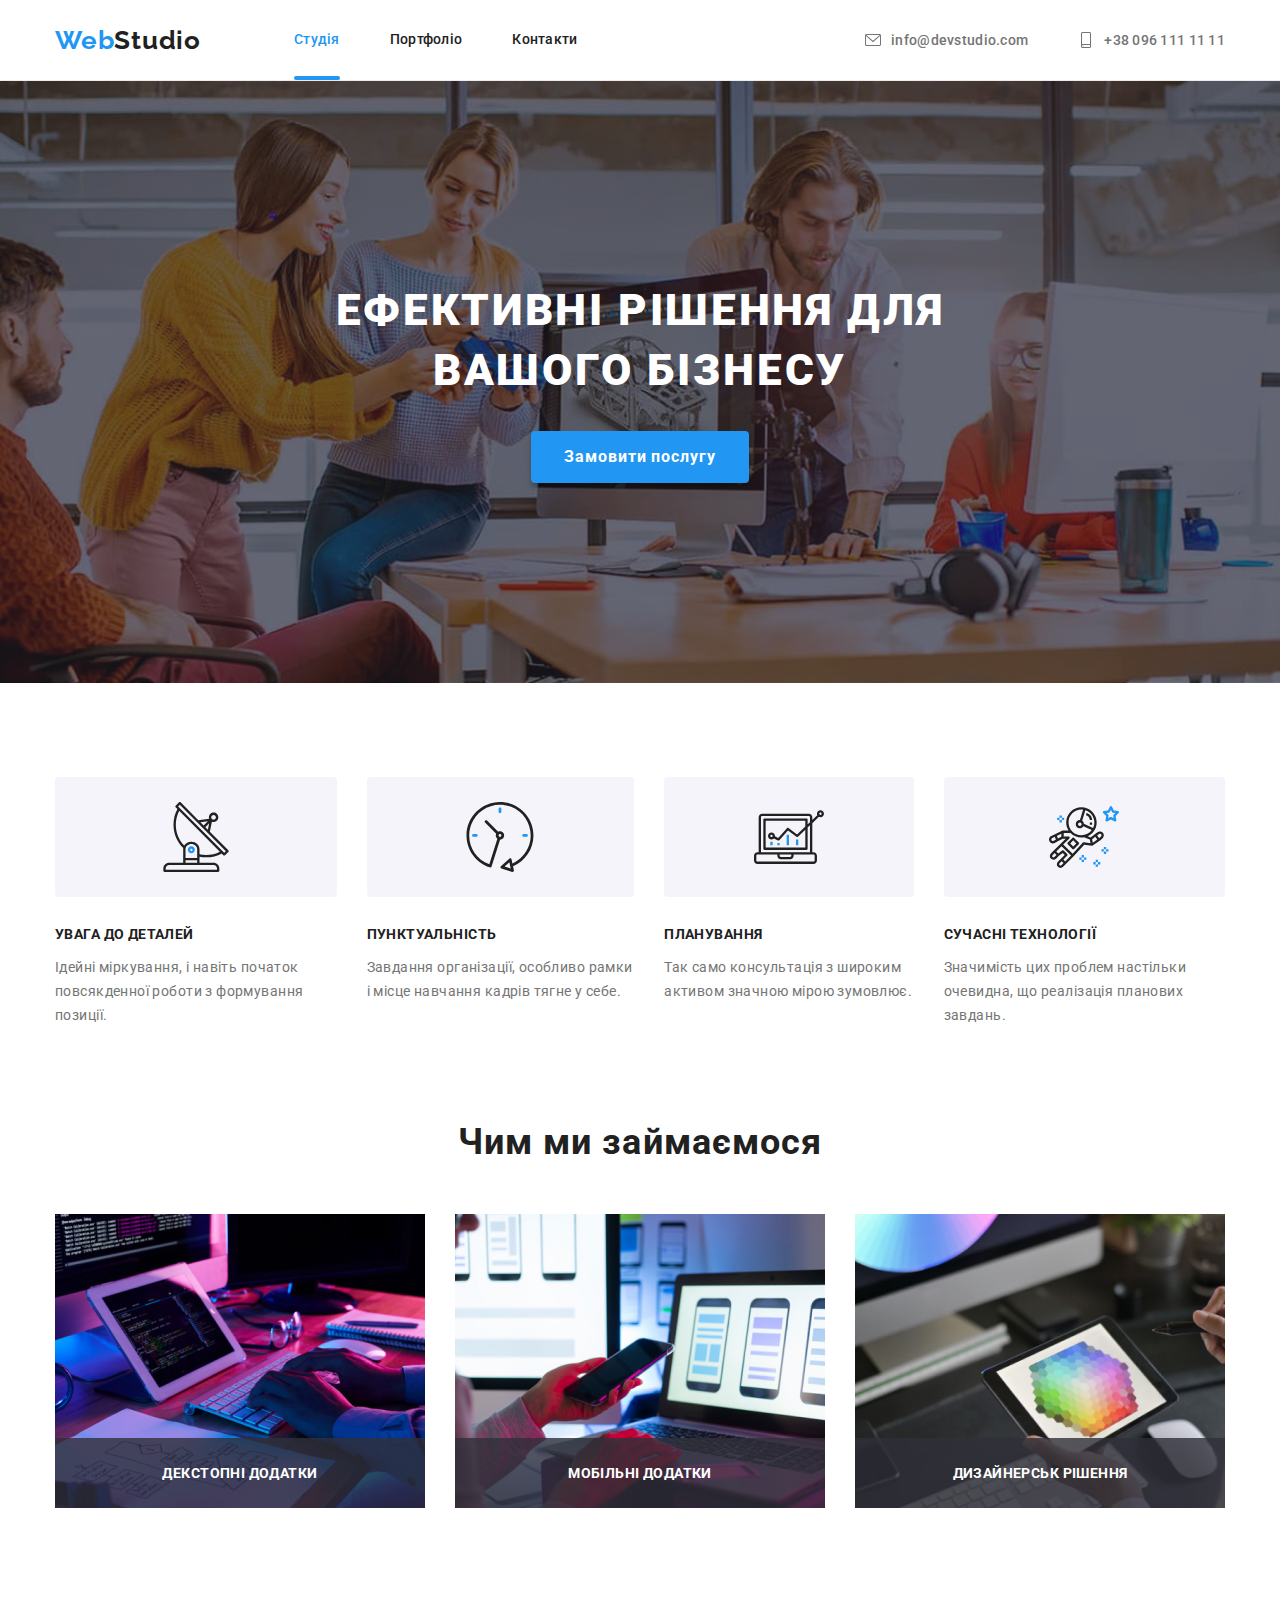
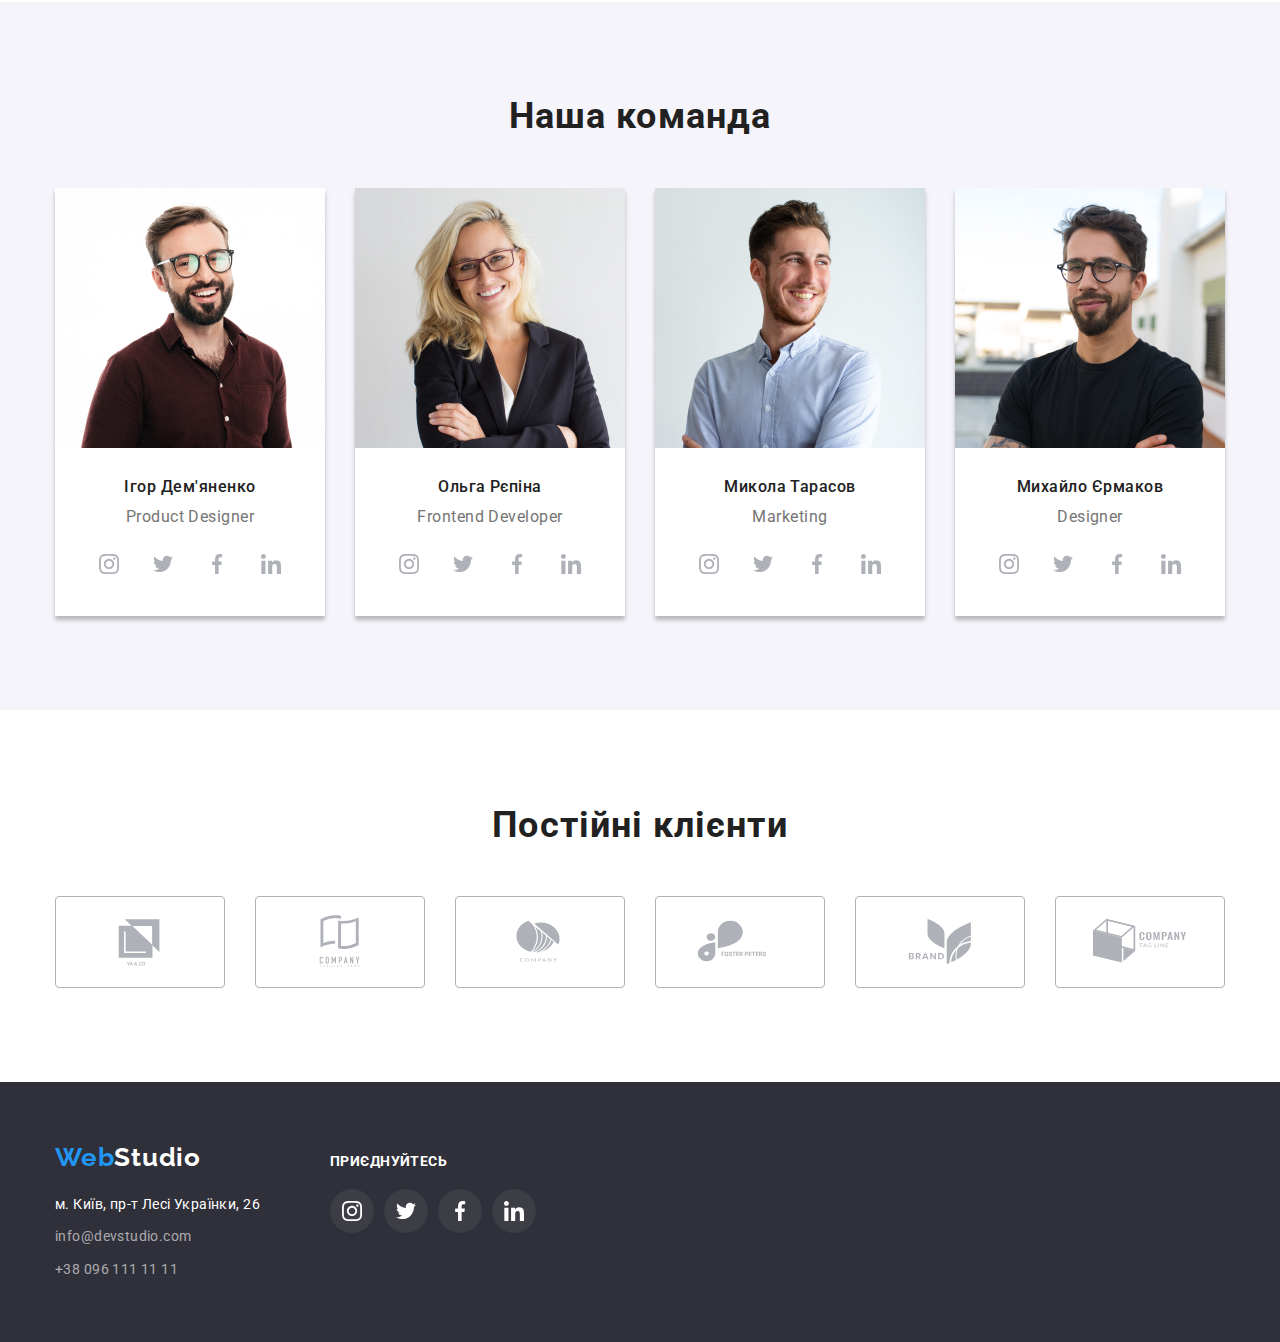
==== commit ba8adca1: "homework5" ====
--- a/index.html
+++ b/index.html
@@ -35,7 +35,7 @@
                     <a class="top-adress" href="tel:+380961111111">
                         <svg class="item-icon" width="16px" height="16px">
                         <use href="./images/icons.svg#icon-smartphone"></use></svg>+38 096 111 11 11</a>
-                    </li>
+                  </li>
             </ul>
         </div>
     </header>
@@ -43,17 +43,8 @@
 <!-- Ефективні рішення для вашого бізнесу -->
         <section class="hero slide-hero">
             <h1 class="hero-title">ЕФЕКТИВНІ РІШЕННЯ ДЛЯ ВАШОГО БІЗНЕСУ</h1>
-            <button data-modal-open type="button" class="hero-button">Замовити послугу</button>
-            <div class="backdrop is-hidden" data-modal>
-              <div class="modal">
-                <p>
-                потом стереть
-                </p>
-                <button data-modal-close> Закрити</button>
-              </div>
-          </div>  
-
-
+            <button  type="button" class="hero-button"data-modal-open>Замовити послугу</button>
+            
         </section>
 <!-- <h2>Переваги </h2> -->    
      <section class="section">
@@ -68,6 +59,7 @@
                         <h3 class="title-visually">УВАГА ДО ДЕТАЛЕЙ</h3>
                         <p class="section-advantege">Ідейні міркування, і навіть початок повсякденної роботи з формування позиції.</p>
                     </li>
+
                     <li class="list-item">
                         <div class="icon-box">
                             <svg class="feuture-card-icon" width="70px" height="70px">
@@ -110,13 +102,13 @@
                     <p class="label">ДЕКСТОПНІ ДОДАТКИ</p>
                   </div>        
                     <div class="thumb">
-                      <li class="thumb">
+                      <li>
                       <img src="./images/Box/box2.jpg" class="work-see" alt="Картинка-2" width="370">
                     </li>
                       <p class="label">МОБІЛЬНІ ДОДАТКИ</p>
                     </div>
                     <div class="thumb">
-                      <li class="thumb">
+                      <li>
                       <img src="./images/Box/box3.jpg" class="work-see" alt="Картинка-3" width="370">
                     </li>
                     <p class="label">ДИЗАЙНЕРСЬК РІШЕННЯ</p>
@@ -381,7 +373,13 @@
         <button data-modal-close> Закрити</button>
       </div>
   </div>   -->
-
+  <div class="backdrop is-hidden" data-modal>
+    <div class="modal" >
+     <button  class="modal-close" data-modal-close>
+      <svg width="20px" height="20px">
+        <use href="./images/icons.svg#close-modal"></use></svg></button>
+      </div>
+     </div>  
     <script src="./js/modal.js">
     </script>
 </body>
--- a/css/styles.css
+++ b/css/styles.css
@@ -32,6 +32,26 @@
     background-color: var(--background-color)
     
 }
+/* .link.current{
+    background-color: var(--accent-color);
+} */
+
+.item {
+    position: relative;
+}
+.link.current::after {
+    content: "";
+    position: absolute;
+    left: 0;
+    bottom: 0px;
+    /* transform: translate(-50%,0); */
+    display: block;
+    border-radius: 2px;
+    width: 100%;
+    height: 4px;
+    background-color: var(--accent-color);
+    
+}
 
 .hero {
     text-align: center;
@@ -112,6 +132,7 @@
 	list-style: none;
 	padding-left: 0;
 	margin: 0;
+    
 }
 /* Класс для обнуления базовых свойств у ссылок */
 .link {
@@ -157,17 +178,7 @@
   
 }
  /* добавление иконок */
- /* .hero-title {
-    width: 270px;
-    ma */
-
- 
- /* .list-item {
-        display: flex;
-        flex-direction: column;
-    }
-
-  */
+
 
 .visuallym {
     display: flex;
@@ -185,13 +196,6 @@
     color: var(--primary-text-color);
 }
 
-/* .link-header {
-    text-decoration: none;
-    font-size: 14px;
-    line-height: 1.14;
-    letter-spacing: 0.03em;
-    color: var(--title-text-color);
-    } */
 
 
 .item-icon {
@@ -232,6 +236,7 @@
     /* margin-bottom: 200px; */
 }
  
+
  
 .hero-button {
     color: var(--white-color);
@@ -256,9 +261,10 @@
 
 
 /* Page-header */
+
 .page-header {
     background-color:var(--background-color-page);
-    /* background-color: gray; */
+  
 }
 
 
@@ -345,6 +351,7 @@
 
 
 .menu {
+ 
     color: var(--accent-color);
     margin-top: 0px;
     margin-bottom: 0px;
@@ -375,7 +382,6 @@
 }
 
 
-
 .link-footer {
     text-decoration: none;
     font-size: 14px;
@@ -405,8 +411,10 @@
 
 }
 
+
 .site-nav .list {
     display:block;
+   
 }
 
 .item + .item {
@@ -476,7 +484,7 @@
 .time-social-link:focus  {
     background-color: var(--accent-color);
     fill: var(--white-color);
-    transition:  250ms  cubic-bezier(0.4, 0, 0.2, 1);
+    transition:  250ms  cubic-bezier (0.4, 0, 0.2, 1);
 }
 
 
@@ -488,11 +496,17 @@
    /* padding-bottom: 44px; */
 }
 
+.thumb-project {
+    position: relative;
+    overflow: hidden;
+    transition:  250ms  cubic-bezier (0.4, 0, 0.2, 1);
+}
+
+
 .thumb {
-    position: relative;
-
-}
-
+   position: relative;
+
+}
 .label {
 position: absolute;
 /* height: 70px; */
@@ -505,14 +519,13 @@
 font-size: 14px;
 line-height: 16px;
 text-align: center;
-
 padding-top: 27px;
 padding-bottom: 27px;
-  letter-spacing: 0.03em;
-  text-transform: uppercase;
-  background-color: rgba(47, 48, 58, 0.8);;
-  color: var(--background-color-page);
-
+letter-spacing: 0.03em;
+text-transform: uppercase;
+background-color: rgba(47, 48, 58, 0.8);
+color: var(--background-color-page);
+/* z-index: 1; */
 }
 
 .work-list.see :nth-child(3n) {
@@ -585,32 +598,18 @@
     margin-left: 50px;   
    }
 
- 
-
 
 .mailtel-list {
     display: flex;
     margin-left: auto;
     align-items:center;
-
    
 }
 .mailtel-list.item + .item {
     margin-left: 50px;
 
 }
-/* .mailtel-list { */
-
-    /* padding-top: 32px;
-    padding-bottom: 32px;
-    margin-top: 0px;
-    margin-bottom: 0px; */
- 
-    
- 
-
-
-/* Section */
+
 .section-title {
     font-weight: 700;
     font-size: 36px;
@@ -640,12 +639,59 @@
 
     margin-left: 0px;
     margin-right: 0px;
-
-}
-/* .project-windows:hover {    
+}
+
+.project-text {
+/* position: absolute; */
+ margin: 0;
+ opacity: 1;
+ padding: 0px;
+ padding-top: 63px;
+padding-top: 63px;
+padding-left: 24px;
+padding-right: 24px;
+font-size: 18px;
+    line-height: 1.55;
+    letter-spacing: 0.03em;
+    color: #FFFFFF;
+
+
+  
+}
+
+   
+.project-box {
+    display: block;
+    text-decoration: none;
+}
+
+
+
+.portfolio-overlay {
+    position: absolute;
+    width: 100%;
+    height: 100%;
+    left: 0;
+    top: 0;
+    
+    margin: 0px;
+      
+    background-color: rgba(33, 150, 243, 0.9);
+    
+    opacity: 1;
+    transform: translateY(100%); 
+    transition: 250ms cubic-bezier(0.4, 0, 0.2, 1);
+    
+}
+
+.project-box:hover .portfolio-overlay {
+    transform: translateY(0);
+}
+
+.project-windows:hover {    
     box-shadow: 0px 4px 4px rgba(0, 0, 0, 0.25);
 
-} */
+} 
 
 .project-name {
     font-family: 'Roboto';
@@ -654,13 +700,12 @@
     line-height: 2.00;
     margin-bottom: 4px;
     font-family: Roboto;
-    color: var(--title-text-color);
+    /* color: var(--title-text-color); */
     font-style: normal;
     font-weight: 700;
     font-size: 18px;
     letter-spacing: 0.06em;
-    }
-
+    } 
 
 
 .project-watch {
@@ -672,12 +717,11 @@
 
 .project-watch {
     color: var(--primary-text-color);
-    /* width: 400px; */
     font-size: 16px;
     line-height: 1.8;
     letter-spacing: 0.03em;
 }
-
+ */
 
 
 /* тень на картиник!!!! */
@@ -705,7 +749,6 @@
     flex-wrap: wrap;
     gap: 30px;
     margin-top: 0px;
-    /* margin-bottom: 94px; */
     padding-left: 0px;
     padding-left: 0px;
     margin-bottom: 0px;
@@ -720,11 +763,11 @@
 .project-list {
     margin: 0px;
     padding: 20px 24px;
-    background-color: var(--white-color);
     border-width: 0px 1px 1px 1px;
     border-color: var(--solid); 
     border-style: solid ;
     
+
 }
 
 .container.project {
@@ -740,6 +783,7 @@
    max-width: 370px;
 
 }
+
 
 .project-windows .project-box + .project-box:nth-child(n3) {
     margin-right: 0px;
@@ -796,7 +840,7 @@
     }
 
 .section-advantege {
-   /* font-weight: 400; */
+
     margin-bottom: 0px;
     font-size: 14px;
     line-height: 1.71;
@@ -814,8 +858,6 @@
 padding-top: 30px;
 padding-bottom: 30px;
  }
-
-
 
 
 .section-subtitle {
@@ -899,10 +941,7 @@
 .footer.logo-footer {
     color: var(--accent-color);
 }
-/* .page {
-    /* width: 1600px;
-    margin-left: 0px;
-    margin-left: 0px; */
+
 
 .page-footer {
     color: var(--background-color);
@@ -945,10 +984,6 @@
     margin-bottom: 44px;
 }
 
-
-
-
-
 .footer {
     height: 252px;
     background: var(--color-section);
@@ -964,7 +999,7 @@
     line-height: 1.19;
     text-align: center;
     letter-spacing: 0.03em;
-    /* margin-bottom: 20px; */
+
 
 
 }
@@ -983,10 +1018,8 @@
     padding-left: 0px;
     border-radius: 4px;
     margin: 50px;
-    /* margin-top: 94px; */
-    margin-top: 0;
-    /* margin-bottom: 34px; */
-    min-width: 216px;   
+     margin-top: 0;
+      min-width: 216px;   
 
  }
 
@@ -1027,8 +1060,8 @@
 }
 
 .link-footer:hover {
-    color: var(--white-color);
-    background-color: var(--accent-color);
+    color: var(--accent-color);
+
     transition: 250ms  cubic-bezier(0.4, 0, 0.2, 1);
 
 }
@@ -1056,7 +1089,7 @@
 }
 .social {
     display: flex;
-    /* margin: 16px 32px 0px 32px; */
+
     justify-content: center;
     gap: 10px;
 }
@@ -1081,28 +1114,50 @@
 
 .backdrop {
     position: fixed;
-    top: 208px;
-    left: 550px;
-    width: 528px;
-    height: 581px;
-    background-color: var(--background-color-page);
-    border: 10px solid violet;
+    top: 0px;
+    left: 0px;
+    width: 100%;
+    height: 100%;
+    background: rgba(0, 0, 0, 0.2);;
+    /* border: 10px solid violet; */
 
 }   
 .backdrop.is-hidden {
+    position: absolute;
     opacity: 0;
     pointer-events: none;
+    visibility: hidden;
+  
 }
 .modal {
     position: absolute;
     top: 50%;
     left: 50%;
     transform: translate(-50%, -50%);
-    
-    min-height: 300px;
-    min-width: 400px;
-    padding: 15px;
-
-    background-color: #fff;
-      
+    max-height: 581px;
+    height: 100%;
+    max-width: 528px;
+    width: 100%;  
+
+    background-color: var(--background-color-page); 
+    z-index: -1;
+   
+     
+}
+.modal-close {
+    display: flex;
+    position: absolute;
+    /* width: 100%; */
+    top: 21px;
+    right: 22px;
+    margin: 0;
+    align-items: center;
+    justify-content: center;
+    width: 30px;
+    height: 30px;
+    border-radius: 50%;
+    border: 1px solid rgba(0, 0, 0, 0.1);
+    padding: 0;
+  background-color: var(--background-color-page);
+    fill: rgba(0, 0, 0, 1);
 }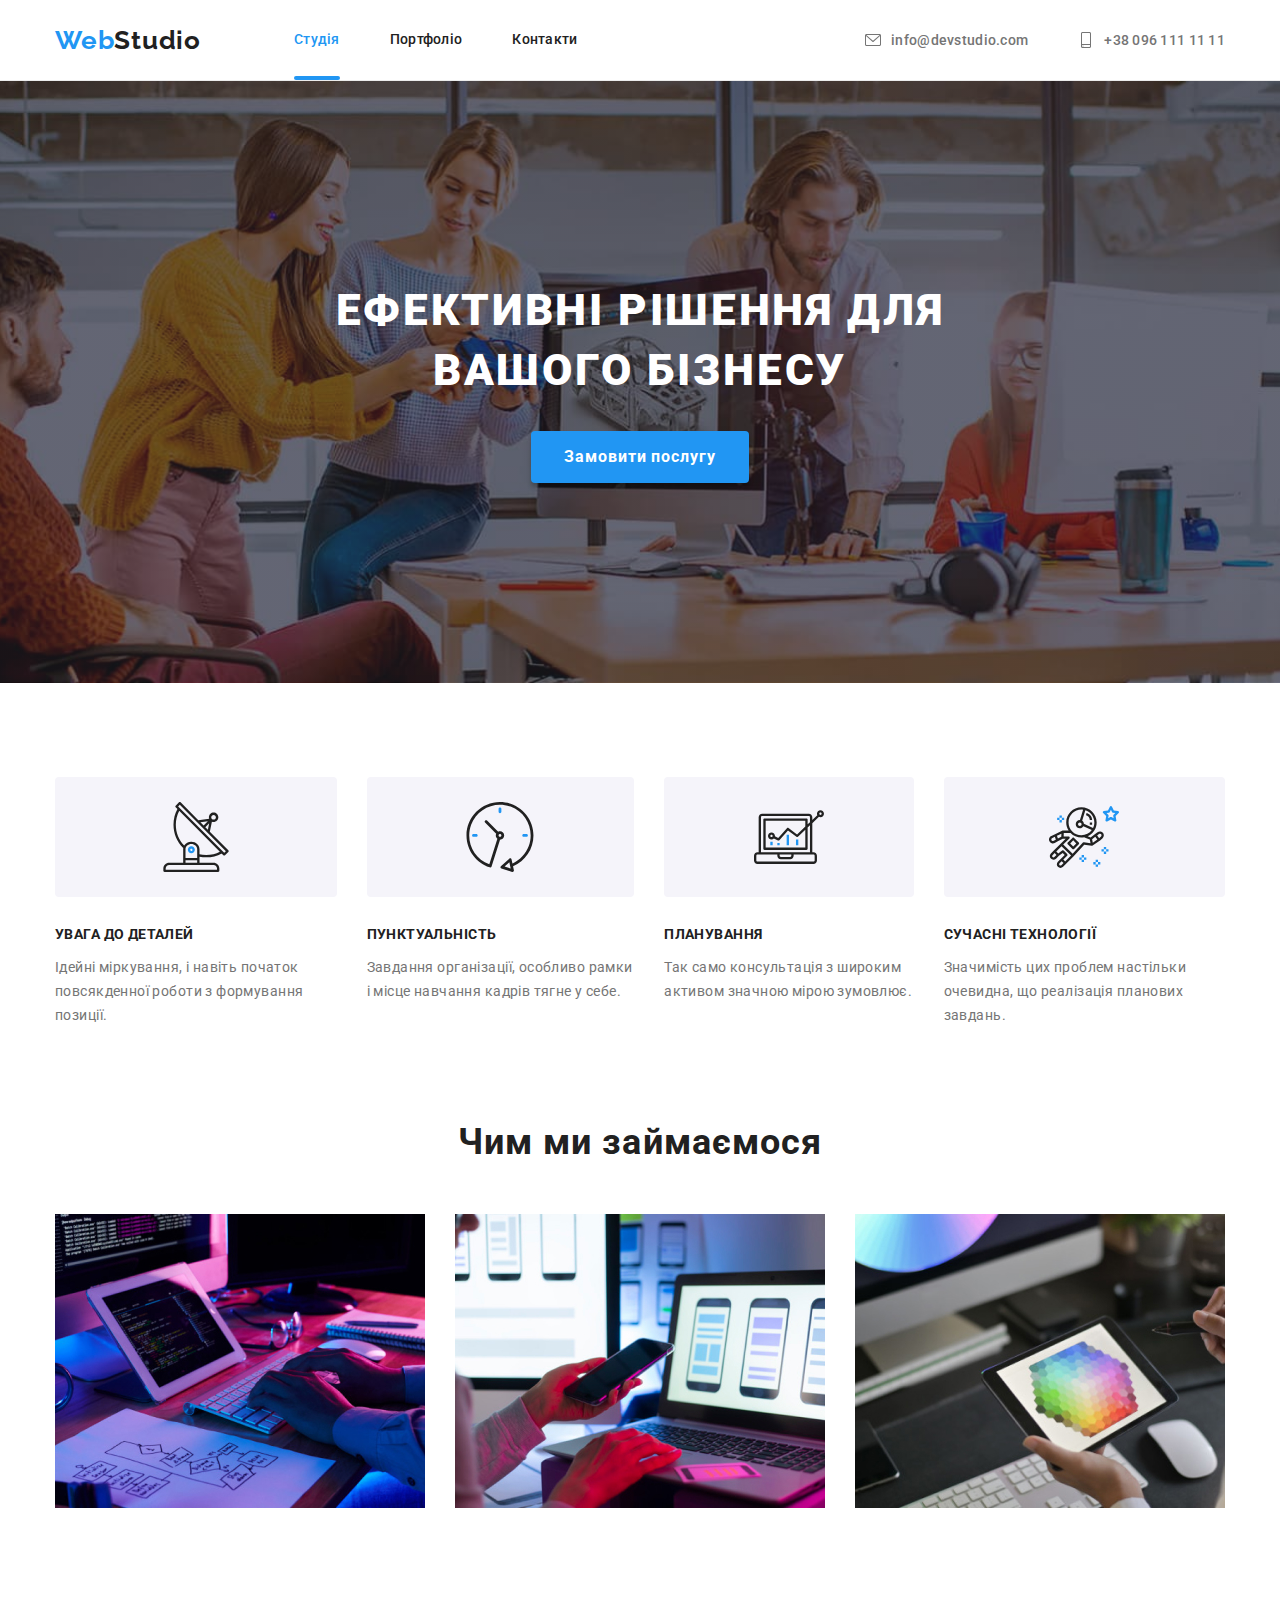
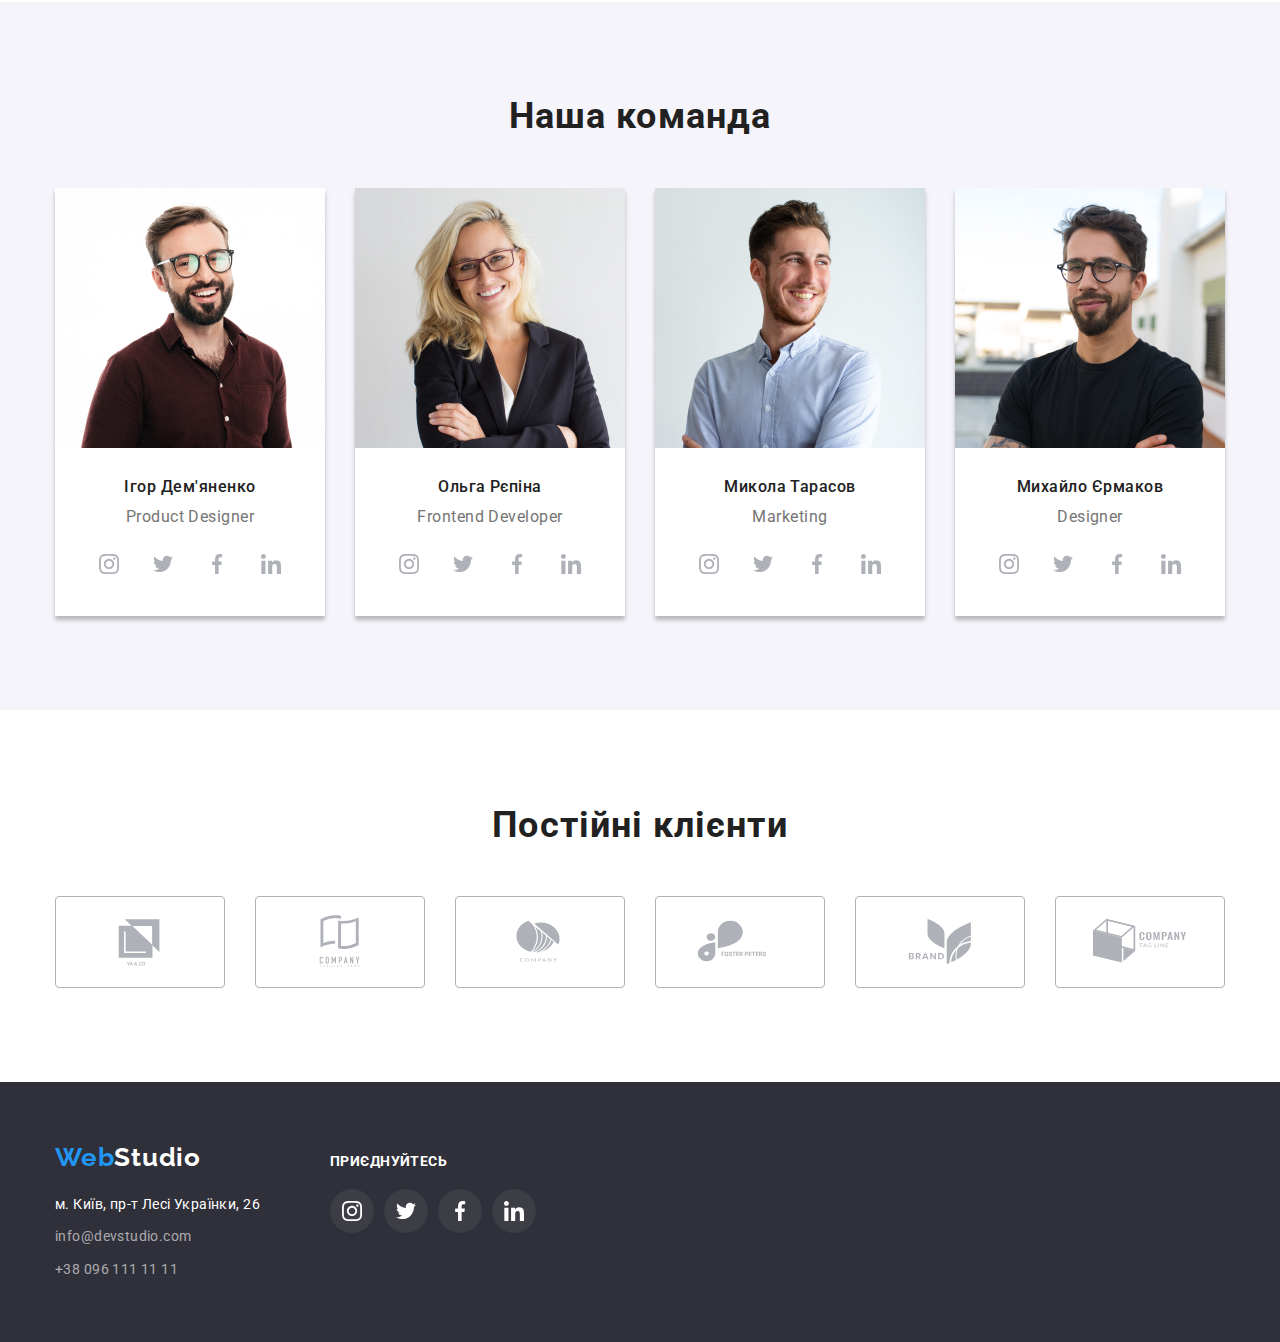
==== commit 49caf45c: "homework4 fix  (Чим ми займаємось)" ====
--- a/index.html
+++ b/index.html
@@ -43,7 +43,7 @@
 <!-- Ефективні рішення для вашого бізнесу -->
         <section class="hero slide-hero">
             <h1 class="hero-title">ЕФЕКТИВНІ РІШЕННЯ ДЛЯ ВАШОГО БІЗНЕСУ</h1>
-            <button  type="button" class="hero-button"data-modal-open>Замовити послугу</button>
+            <button  type="button" class="hero-button" data-modal-open>Замовити послугу</button>
             
         </section>
 <!-- <h2>Переваги </h2> -->    
@@ -95,25 +95,31 @@
             <div class="container">
              <h2 class="section-title">Чим ми займаємося</h2>        
                 <ul class="work-list see">
-                   <div class="thumb">
-                    <li>
-                      <img src="./images/Box/box1.jpg" class="work-see" alt="Картинка-1" width="370">
-                    </li>
-                    <p class="label">ДЕКСТОПНІ ДОДАТКИ</p>
-                  </div>        
-                    <div class="thumb">
-                      <li>
-                      <img src="./images/Box/box2.jpg" class="work-see" alt="Картинка-2" width="370">
-                    </li>
-                      <p class="label">МОБІЛЬНІ ДОДАТКИ</p>
-                    </div>
-                    <div class="thumb">
-                      <li>
-                      <img src="./images/Box/box3.jpg" class="work-see" alt="Картинка-3" width="370">
-                    </li>
-                    <p class="label">ДИЗАЙНЕРСЬК РІШЕННЯ</p>
-                  </div>
-                 </ul>
+                    <li class="photo">
+                      <div class="photo-thumb">
+                          <img class="img-photo" src="./images/Box/box1.jpg" class="work-see" alt="Картинка-1" width="370">
+                            <div class="photo-overlay"> 
+                            <p class="text-thumb">ДЕКСТОПНІ ДОДАТКИ</p>
+                            </div>
+                       </div>
+                    </li>        
+                    <li class="photo">
+                        <div class="photo-thumb">
+                          <img src="./images/Box/box2.jpg" class="work-see" alt="Картинка-2" width="370">
+                          <div class="photo-overlay"> 
+                                <p class="text-thumb">МОБІЛЬНІ ДОДАТКИ</p>
+                          </div>
+                       </div>
+                    </li>
+                    <li class="photo">
+                      <div class="photo-thumb">
+                       <img src="./images/Box/box3.jpg" class="work-see" alt="Картинка-3" width="370">
+                          <div class="photo-overlay"> 
+                            <p class="text-thumb">ДИЗАЙНЕРСЬК РІШЕННЯ</p>
+                          </div>
+                       </div>
+                    </li>
+                </ul>
             </div>
         </section>
 <!--Наша команда-->
--- a/css/styles.css
+++ b/css/styles.css
@@ -489,6 +489,7 @@
 
 
 .work-list {
+    
    display: flex;
    margin: 0px;
    padding: 0px;
@@ -502,20 +503,67 @@
     transition:  250ms  cubic-bezier (0.4, 0, 0.2, 1);
 }
 
-
-.thumb {
-   position: relative;
-
-}
-.label {
+.photo-thumb{
+    position: relative;
+    overflow: hidden;
+  }
+  
+  .photo-overlay{
+    display: flex;
+    position: absolute;
+    bottom: 0;
+    width: 370px;
+    height: 70px;
+    background-color: var(--color);
+  
+    transform: translateX(100%);
+    transition: transform 250ms cubic-bezier(0.4, 0, 0.2, 1);
+  } 
+  
+  .photo:hover .photo-overlay{
+    transform: translateX(0);
+  }
+  .text-thumb{
+    position: absolute;
+    color:var(--white-color);
+    font-size: 14px;
+    text-align: center;
+    text-transform: uppercase;
+    letter-spacing: 0.03em;
+    padding-top: 27px;
+    padding-bottom: 27px;
+    bottom: 0px;
+    left: 100px;
+    opacity: 0;
+    margin: 0;
+  
+    transition: opacity 250ms cubic-bezier(0.4, 0, 0.2, 1);
+  }
+  
+  .photo-thumb:hover .text-thumb{
+    opacity: 1;
+  }
+
+
+.photo-overlay {
+    display: flex;
+    position: absolute;
+    bottom: 0;
+    width: 370px;
+    height: 70px;
+    background-color: rgba(47, 48, 58, 0.8);;
+    transform: translateX(100%);
+    transition: transform 250ms cubic-bezier(0.4, 0, 0.2, 1);
+}
+/* .label {
 position: absolute;
 /* height: 70px; */
-width: 100%;
+/* width: 100%;
 bottom: 0;
 left: 0;
-margin: 0;
+margin: 0; */
   /* border-bottom-left-radius: 4px; */
-font-weight: 700;
+/* font-weight: 700;
 font-size: 14px;
 line-height: 16px;
 text-align: center;
@@ -524,9 +572,18 @@
 letter-spacing: 0.03em;
 text-transform: uppercase;
 background-color: rgba(47, 48, 58, 0.8);
-color: var(--background-color-page);
+color: var(--background-color-page); */
 /* z-index: 1; */
-}
+
+    
+    /* left: 100px;
+    opacity: 0;
+    transition: opacity 250ms cubic-bezier(0.4, 0, 0.2, 1); */
+
+
+
+
+} */
 
 .work-list.see :nth-child(3n) {
     margin-right: 0px;
@@ -700,7 +757,7 @@
     line-height: 2.00;
     margin-bottom: 4px;
     font-family: Roboto;
-    /* color: var(--title-text-color); */
+    color: var(--title-text-color);
     font-style: normal;
     font-weight: 700;
     font-size: 18px;
